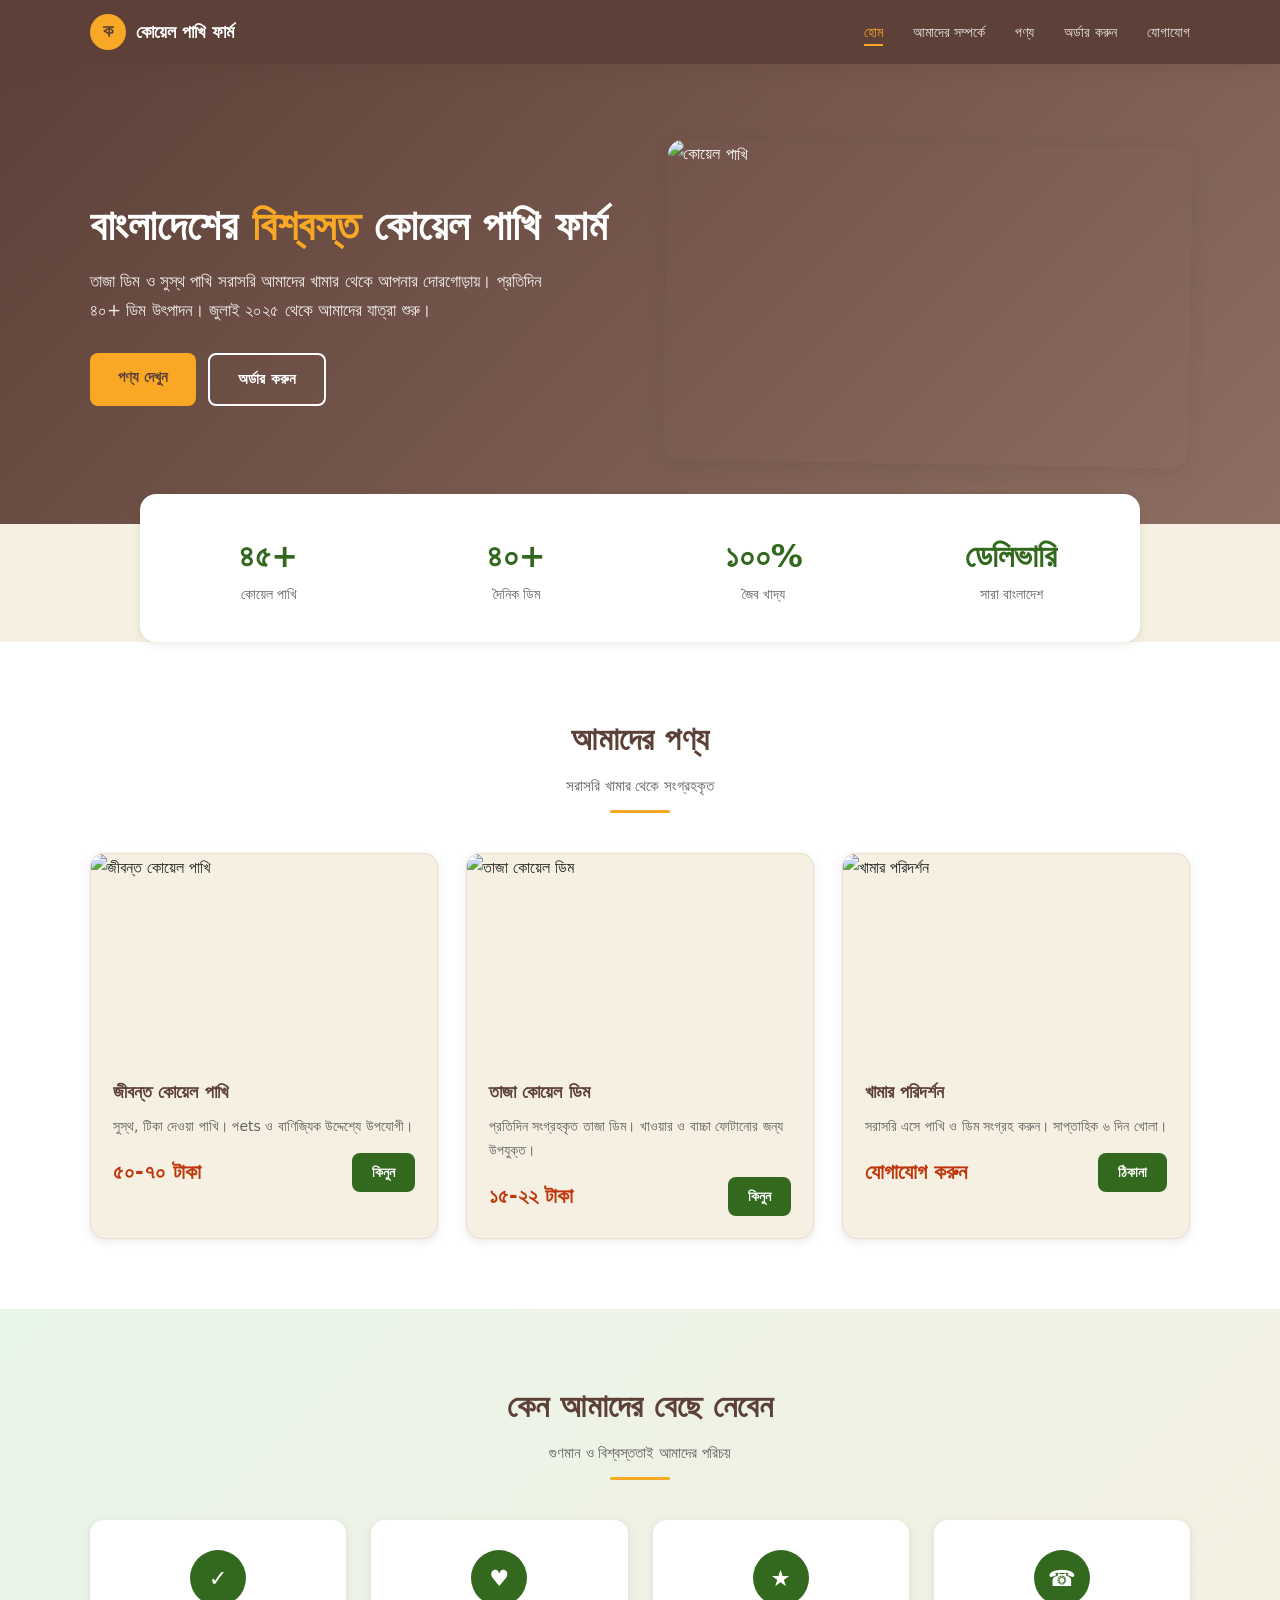
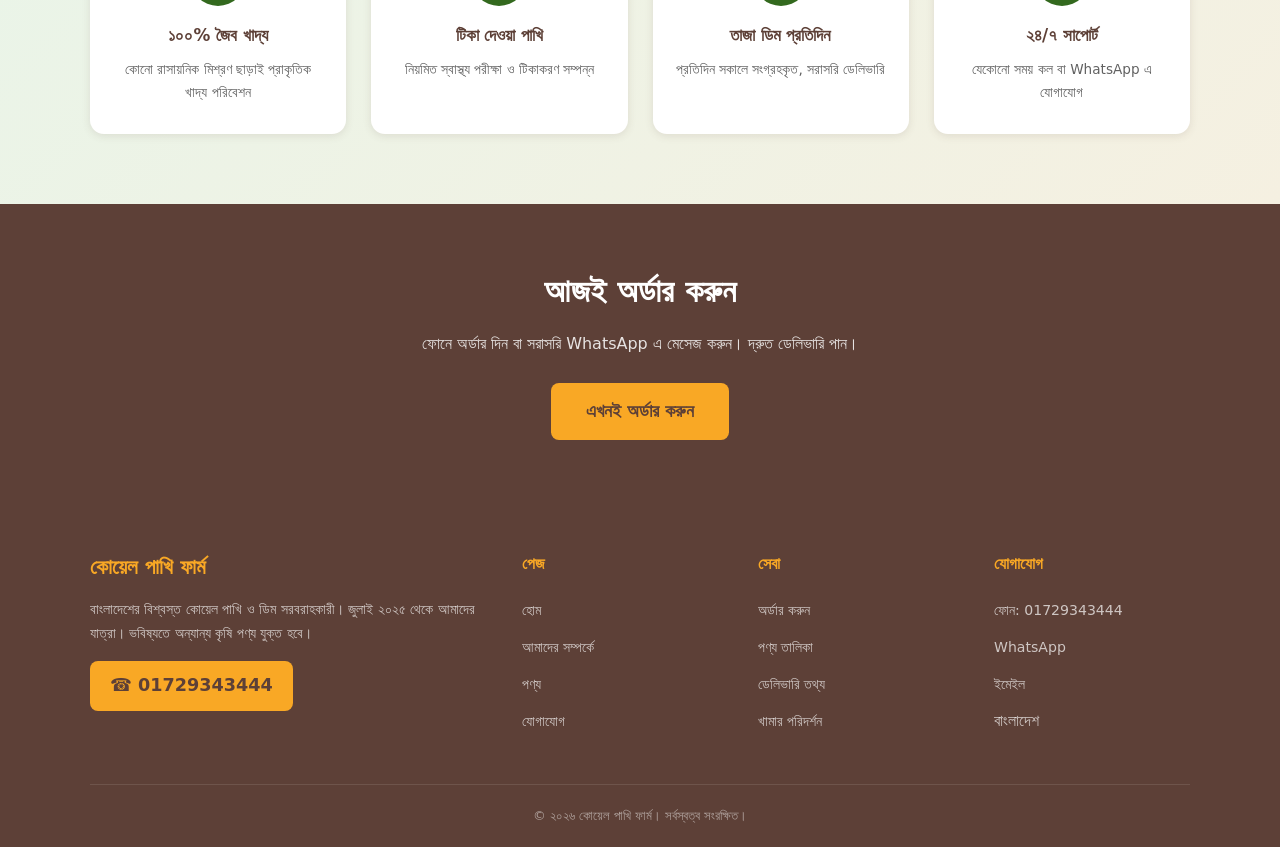
==== index.html @ 2d759095 "Add files via upload" ====
<!DOCTYPE html>
<html lang="bn">
<head>
    <meta charset="UTF-8">
    <meta name="viewport" content="width=device-width, initial-scale=1.0">
    <title>কোয়েল পাখি ফার্ম - তাজা ডিম ও সুস্থ পাখি</title>
    <meta name="description" content="বাংলাদেশের বিশ্বস্ত কোয়েল পাখি ফার্ম। তাজা ডিম ও সুস্থ পাখি সরবরাহ।">
    <link rel="stylesheet" href="style.css">
    <style>
        /* Hero Section */
        .hero {
            background: linear-gradient(135deg, var(--soil) 0%, var(--soil-light) 100%);
            padding: 80px 0 60px;
            color: var(--white);
            position: relative;
            overflow: hidden;
        }
        .hero::before {
            content: '';
            position: absolute;
            top: 0; left: 0; right: 0; bottom: 0;
            background: url('hero_birds.jpg') center/cover;
            opacity: 0.25;
        }
        .hero-inner {
            position: relative;
            z-index: 2;
            display: grid;
            grid-template-columns: 1fr 1fr;
            gap: 50px;
            align-items: center;
        }
        .hero-text h1 {
            font-size: 2.6rem;
            font-weight: 800;
            line-height: 1.15;
            margin-bottom: 18px;
        }
        .hero-text h1 span {
            color: var(--gold);
        }
        .hero-text p {
            font-size: 1.05rem;
            opacity: 0.9;
            margin-bottom: 28px;
            max-width: 480px;
        }
        .hero-btns {
            display: flex;
            gap: 12px;
            flex-wrap: wrap;
        }
        .hero-img {
            border-radius: 16px;
            overflow: hidden;
            box-shadow: var(--shadow-deep);
            transform: rotate(1deg);
            transition: transform 0.4s;
        }
        .hero-img:hover {
            transform: rotate(0deg);
        }
        .hero-img img {
            width: 100%;
            height: 320px;
            object-fit: cover;
        }

        /* Stats Bar */
        .stats-bar {
            background: var(--white);
            padding: 35px 0;
            margin-top: -30px;
            position: relative;
            z-index: 10;
            box-shadow: var(--shadow);
            border-radius: 16px;
            max-width: 1000px;
            margin-left: auto;
            margin-right: auto;
        }
        .stats-grid {
            display: grid;
            grid-template-columns: repeat(4, 1fr);
            gap: 30px;
            text-align: center;
        }
        .stat h3 {
            font-size: 2rem;
            color: var(--leaf);
            font-weight: 700;
        }
        .stat p {
            color: var(--gray);
            font-size: 0.85rem;
            font-weight: 500;
        }

        /* Products Preview */
        .products-preview {
            background: var(--white);
        }
        .prod-grid {
            display: grid;
            grid-template-columns: repeat(3, 1fr);
            gap: 28px;
        }
        .prod-card {
            background: var(--egg);
            border-radius: 14px;
            overflow: hidden;
            box-shadow: var(--shadow);
            transition: all 0.3s;
            border: 1px solid var(--egg-dark);
        }
        .prod-card:hover {
            transform: translateY(-6px);
            box-shadow: var(--shadow-deep);
        }
        .prod-img {
            height: 200px;
            overflow: hidden;
        }
        .prod-img img {
            width: 100%;
            height: 100%;
            object-fit: cover;
            transition: transform 0.4s;
        }
        .prod-card:hover .prod-img img {
            transform: scale(1.08);
        }
        .prod-info {
            padding: 22px;
        }
        .prod-info h3 {
            font-size: 1.15rem;
            margin-bottom: 8px;
            color: var(--soil);
        }
        .prod-info p {
            font-size: 0.88rem;
            color: var(--gray);
            margin-bottom: 14px;
        }
        .prod-price {
            display: flex;
            justify-content: space-between;
            align-items: center;
        }
        .price {
            font-size: 1.3rem;
            font-weight: 700;
            color: var(--rust);
        }

        /* Why Choose Us */
        .why-us {
            background: linear-gradient(135deg, #e8f5e9 0%, var(--egg) 100%);
        }
        .why-grid {
            display: grid;
            grid-template-columns: repeat(4, 1fr);
            gap: 25px;
        }
        .why-card {
            background: var(--white);
            padding: 30px 22px;
            border-radius: 14px;
            text-align: center;
            box-shadow: var(--shadow);
            transition: transform 0.3s;
        }
        .why-card:hover {
            transform: translateY(-4px);
        }
        .why-icon {
            width: 56px;
            height: 56px;
            background: var(--leaf);
            color: var(--white);
            border-radius: 50%;
            display: flex;
            align-items: center;
            justify-content: center;
            font-size: 1.4rem;
            margin: 0 auto 15px;
        }
        .why-card h4 {
            font-size: 1.05rem;
            margin-bottom: 8px;
            color: var(--soil);
        }
        .why-card p {
            font-size: 0.85rem;
            color: var(--gray);
        }

        /* CTA Section */
        .cta {
            background: var(--soil);
            color: var(--white);
            text-align: center;
            padding: 60px 0;
        }
        .cta h2 {
            font-size: 2rem;
            margin-bottom: 12px;
        }
        .cta p {
            opacity: 0.85;
            margin-bottom: 25px;
            max-width: 500px;
            margin-left: auto;
            margin-right: auto;
        }

        @media (max-width: 768px) {
            .hero-inner { grid-template-columns: 1fr; text-align: center; }
            .hero-text h1 { font-size: 1.9rem; }
            .hero-text p { margin: 0 auto 25px; }
            .hero-img { order: -1; }
            .stats-grid { grid-template-columns: repeat(2, 1fr); }
            .prod-grid { grid-template-columns: 1fr; }
            .why-grid { grid-template-columns: repeat(2, 1fr); }
        }
    </style>
</head>
<body>
    <!-- Navigation -->
    <nav class="nav">
        <div class="nav-inner">
            <a href="index.html" class="nav-logo">
                <div class="nav-logo-icon">ক</div>
                <span>কোয়েল পাখি ফার্ম</span>
            </a>
            <ul class="nav-links" id="navLinks">
                <li><a href="index.html" class="active">হোম</a></li>
                <li><a href="about.html">আমাদের সম্পর্কে</a></li>
                <li><a href="products.html">পণ্য</a></li>
                <li><a href="order.html">অর্ডার করুন</a></li>
                <li><a href="contact.html">যোগাযোগ</a></li>
            </ul>
            <button class="nav-mobile-btn" onclick="toggleMenu()">&#9776;</button>
        </div>
    </nav>

    <!-- Hero Section -->
    <section class="hero">
        <div class="container">
            <div class="hero-inner">
                <div class="hero-text">
                    <h1>বাংলাদেশের <span>বিশ্বস্ত</span> কোয়েল পাখি ফার্ম</h1>
                    <p>তাজা ডিম ও সুস্থ পাখি সরাসরি আমাদের খামার থেকে আপনার দোরগোড়ায়। প্রতিদিন ৪০+ ডিম উৎপাদন। জুলাই ২০২৫ থেকে আমাদের যাত্রা শুরু।</p>
                    <div class="hero-btns">
                        <a href="products.html" class="btn btn-gold">পণ্য দেখুন</a>
                        <a href="order.html" class="btn btn-outline" style="color:white;border-color:white;">অর্ডার করুন</a>
                    </div>
                </div>
                <div class="hero-img">
                    <img src="hero_birds.jpg" alt="কোয়েল পাখি" class="protect-img" oncontextmenu="return false;">
                </div>
            </div>
        </div>
    </section>

    <!-- Stats Bar -->
    <div class="stats-bar">
        <div class="container">
            <div class="stats-grid">
                <div class="stat">
                    <h3>৪৫+</h3>
                    <p>কোয়েল পাখি</p>
                </div>
                <div class="stat">
                    <h3>৪০+</h3>
                    <p>দৈনিক ডিম</p>
                </div>
                <div class="stat">
                    <h3>১০০%</h3>
                    <p>জৈব খাদ্য</p>
                </div>
                <div class="stat">
                    <h3>ডেলিভারি</h3>
                    <p>সারা বাংলাদেশ</p>
                </div>
            </div>
        </div>
    </div>

    <!-- Products Preview -->
    <section class="products-preview section">
        <div class="container">
            <h2 class="section-title">আমাদের পণ্য</h2>
            <p class="section-sub">সরাসরি খামার থেকে সংগ্রহকৃত</p>
            <div class="divider"></div>
            <div class="prod-grid">
                <div class="prod-card">
                    <div class="prod-img">
                        <img src="birds_cage.jpg" alt="জীবন্ত কোয়েল পাখি" class="protect-img" oncontextmenu="return false;">
                    </div>
                    <div class="prod-info">
                        <h3>জীবন্ত কোয়েল পাখি</h3>
                        <p>সুস্থ, টিকা দেওয়া পাখি। পets ও বাণিজ্যিক উদ্দেশ্যে উপযোগী।</p>
                        <div class="prod-price">
                            <span class="price">৫০-৭০ টাকা</span>
                            <a href="order.html?product=bird" class="btn btn-primary btn-sm">কিনুন</a>
                        </div>
                    </div>
                </div>
                <div class="prod-card">
                    <div class="prod-img">
                        <img src="eggs_basket.jpg" alt="তাজা কোয়েল ডিম" class="protect-img" oncontextmenu="return false;">
                    </div>
                    <div class="prod-info">
                        <h3>তাজা কোয়েল ডিম</h3>
                        <p>প্রতিদিন সংগ্রহকৃত তাজা ডিম। খাওয়ার ও বাচ্চা ফোটানোর জন্য উপযুক্ত।</p>
                        <div class="prod-price">
                            <span class="price">১৫-২২ টাকা</span>
                            <a href="order.html?product=egg" class="btn btn-primary btn-sm">কিনুন</a>
                        </div>
                    </div>
                </div>
                <div class="prod-card">
                    <div class="prod-img">
                        <img src="farm_cages.jpg" alt="খামার পরিদর্শন" class="protect-img" oncontextmenu="return false;">
                    </div>
                    <div class="prod-info">
                        <h3>খামার পরিদর্শন</h3>
                        <p>সরাসরি এসে পাখি ও ডিম সংগ্রহ করুন। সাপ্তাহিক ৬ দিন খোলা।</p>
                        <div class="prod-price">
                            <span class="price">যোগাযোগ করুন</span>
                            <a href="contact.html" class="btn btn-primary btn-sm">ঠিকানা</a>
                        </div>
                    </div>
                </div>
            </div>
        </div>
    </section>

    <!-- Why Choose Us -->
    <section class="why-us section">
        <div class="container">
            <h2 class="section-title">কেন আমাদের বেছে নেবেন</h2>
            <p class="section-sub">গুণমান ও বিশ্বস্ততাই আমাদের পরিচয়</p>
            <div class="divider"></div>
            <div class="why-grid">
                <div class="why-card">
                    <div class="why-icon">&#10003;</div>
                    <h4>১০০% জৈব খাদ্য</h4>
                    <p>কোনো রাসায়নিক মিশ্রণ ছাড়াই প্রাকৃতিক খাদ্য পরিবেশন</p>
                </div>
                <div class="why-card">
                    <div class="why-icon">&#9829;</div>
                    <h4>টিকা দেওয়া পাখি</h4>
                    <p>নিয়মিত স্বাস্থ্য পরীক্ষা ও টিকাকরণ সম্পন্ন</p>
                </div>
                <div class="why-card">
                    <div class="why-icon">&#9733;</div>
                    <h4>তাজা ডিম প্রতিদিন</h4>
                    <p>প্রতিদিন সকালে সংগ্রহকৃত, সরাসরি ডেলিভারি</p>
                </div>
                <div class="why-card">
                    <div class="why-icon">&#9742;</div>
                    <h4>২৪/৭ সাপোর্ট</h4>
                    <p>যেকোনো সময় কল বা WhatsApp এ যোগাযোগ</p>
                </div>
            </div>
        </div>
    </section>

    <!-- CTA -->
    <section class="cta">
        <div class="container">
            <h2>আজই অর্ডার করুন</h2>
            <p>ফোনে অর্ডার দিন বা সরাসরি WhatsApp এ মেসেজ করুন। দ্রুত ডেলিভারি পান।</p>
            <a href="order.html" class="btn btn-gold" style="font-size:1.1rem;padding:14px 35px;">এখনই অর্ডার করুন</a>
        </div>
    </section>

    <!-- Footer -->
    <footer class="footer">
        <div class="container">
            <div class="footer-grid">
                <div class="footer-brand">
                    <h3>কোয়েল পাখি ফার্ম</h3>
                    <p>বাংলাদেশের বিশ্বস্ত কোয়েল পাখি ও ডিম সরবরাহকারী। জুলাই ২০২৫ থেকে আমাদের যাত্রা। ভবিষ্যতে অন্যান্য কৃষি পণ্য যুক্ত হবে।</p>
                    <div class="footer-phone">&#9742; 01729343444</div>
                </div>
                <div class="footer-links">
                    <h4>পেজ</h4>
                    <ul>
                        <li><a href="index.html">হোম</a></li>
                        <li><a href="about.html">আমাদের সম্পর্কে</a></li>
                        <li><a href="products.html">পণ্য</a></li>
                        <li><a href="contact.html">যোগাযোগ</a></li>
                    </ul>
                </div>
                <div class="footer-links">
                    <h4>সেবা</h4>
                    <ul>
                        <li><a href="order.html">অর্ডার করুন</a></li>
                        <li><a href="products.html">পণ্য তালিকা</a></li>
                        <li><a href="contact.html">ডেলিভারি তথ্য</a></li>
                        <li><a href="about.html">খামার পরিদর্শন</a></li>
                    </ul>
                </div>
                <div class="footer-links">
                    <h4>যোগাযোগ</h4>
                    <ul>
                        <li><a href="tel:01729343444">ফোন: 01729343444</a></li>
                        <li><a href="https://wa.me/8801729343444" target="_blank">WhatsApp</a></li>
                        <li><a href="mailto:koyalbirdfarm@gmail.com">ইমেইল</a></li>
                        <li>বাংলাদেশ</li>
                    </ul>
                </div>
            </div>
            <div class="footer-bottom">
                <p>&copy; ২০২৬ কোয়েল পাখি ফার্ম। সর্বস্বত্ব সংরক্ষিত।</p>
            </div>
        </div>
    </footer>

    <script>
        // Mobile menu toggle
        function toggleMenu() {
            document.getElementById('navLinks').classList.toggle('show');
        }
        // Close menu when clicking a link
        document.querySelectorAll('.nav-links a').forEach(a => {
            a.addEventListener('click', () => {
                document.getElementById('navLinks').classList.remove('show');
            });
        });
        // Disable right click on images
        document.addEventListener('contextmenu', e => {
            if (e.target.tagName === 'IMG') e.preventDefault();
        });
    </script>
</body>
</html>
---- style.css ----
/* ============================================
   Koyal Bird Farm - Bangladesh
   Started: July 2025
   Current: 45 birds, 40 eggs/day
   Future: 100+ birds, expanding agriculture
   ============================================ */

:root {
    --soil: #5d4037;
    --soil-light: #8d6e63;
    --leaf: #33691e;
    --leaf-light: #558b2f;
    --egg: #f5f0e1;
    --egg-dark: #e8e0cc;
    --warm: #fff8e1;
    --gold: #f9a825;
    --rust: #bf360c;
    --dark: #212121;
    --gray: #616161;
    --light-gray: #f5f5f5;
    --white: #ffffff;
    --shadow: 0 2px 8px rgba(93,64,55,0.12);
    --shadow-deep: 0 4px 16px rgba(93,64,55,0.18);
}

* {
    margin: 0;
    padding: 0;
    box-sizing: border-box;
}

html {
    scroll-behavior: smooth;
}

body {
    font-family: 'Segoe UI', system-ui, -apple-system, sans-serif;
    background: var(--egg);
    color: var(--dark);
    line-height: 1.7;
    font-size: 16px;
}

img {
    max-width: 100%;
    height: auto;
    display: block;
}

a {
    color: var(--leaf);
    text-decoration: none;
    transition: color 0.2s;
}

a:hover {
    color: var(--soil);
}

/* ============================================
   NAVIGATION
   ============================================ */
.nav {
    background: var(--soil);
    padding: 0;
    position: sticky;
    top: 0;
    z-index: 1000;
    box-shadow: var(--shadow-deep);
}

.nav-inner {
    max-width: 1140px;
    margin: 0 auto;
    padding: 0 20px;
    display: flex;
    justify-content: space-between;
    align-items: center;
    height: 64px;
}

.nav-logo {
    display: flex;
    align-items: center;
    gap: 10px;
    color: var(--white);
    font-weight: 700;
    font-size: 1.15rem;
}

.nav-logo-icon {
    width: 36px;
    height: 36px;
    background: var(--gold);
    border-radius: 50%;
    display: flex;
    align-items: center;
    justify-content: center;
    color: var(--soil);
    font-size: 1.1rem;
}

.nav-links {
    display: flex;
    gap: 30px;
    list-style: none;
}

.nav-links a {
    color: rgba(255,255,255,0.85);
    font-size: 0.9rem;
    font-weight: 500;
    padding: 6px 0;
    position: relative;
}

.nav-links a:hover,
.nav-links a.active {
    color: var(--gold);
}

.nav-links a::after {
    content: '';
    position: absolute;
    bottom: 0;
    left: 0;
    width: 0;
    height: 2px;
    background: var(--gold);
    transition: width 0.3s;
}

.nav-links a:hover::after,
.nav-links a.active::after {
    width: 100%;
}

.nav-mobile-btn {
    display: none;
    color: var(--white);
    font-size: 1.5rem;
    cursor: pointer;
    background: none;
    border: none;
}

/* ============================================
   BUTTONS
   ============================================ */
.btn {
    display: inline-block;
    padding: 12px 28px;
    border-radius: 8px;
    font-weight: 600;
    font-size: 0.95rem;
    cursor: pointer;
    border: none;
    transition: all 0.25s;
    text-align: center;
}

.btn-primary {
    background: var(--leaf);
    color: var(--white);
}

.btn-primary:hover {
    background: var(--leaf-light);
    transform: translateY(-1px);
    box-shadow: var(--shadow-deep);
}

.btn-gold {
    background: var(--gold);
    color: var(--soil);
}

.btn-gold:hover {
    background: #f57f17;
    transform: translateY(-1px);
}

.btn-outline {
    background: transparent;
    color: var(--leaf);
    border: 2px solid var(--leaf);
}

.btn-outline:hover {
    background: var(--leaf);
    color: var(--white);
}

.btn-full {
    width: 100%;
}

.btn-sm {
    padding: 8px 20px;
    font-size: 0.85rem;
}

/* ============================================
   CONTAINER
   ============================================ */
.container {
    max-width: 1140px;
    margin: 0 auto;
    padding: 0 20px;
}

.section {
    padding: 70px 0;
}

.section-title {
    text-align: center;
    font-size: 2rem;
    font-weight: 700;
    color: var(--soil);
    margin-bottom: 8px;
}

.section-sub {
    text-align: center;
    color: var(--gray);
    font-size: 0.95rem;
    margin-bottom: 10px;
}

.divider {
    width: 60px;
    height: 3px;
    background: var(--gold);
    margin: 0 auto 40px;
    border-radius: 2px;
}

/* ============================================
   FOOTER
   ============================================ */
.footer {
    background: var(--soil);
    color: rgba(255,255,255,0.7);
    padding: 50px 0 20px;
}

.footer-grid {
    display: grid;
    grid-template-columns: 2fr 1fr 1fr 1fr;
    gap: 40px;
    margin-bottom: 40px;
}

.footer-brand h3 {
    color: var(--gold);
    font-size: 1.3rem;
    margin-bottom: 12px;
}

.footer-brand p {
    font-size: 0.88rem;
    line-height: 1.7;
}

.footer-links h4 {
    color: var(--gold);
    font-size: 1rem;
    margin-bottom: 18px;
}

.footer-links ul {
    list-style: none;
}

.footer-links li {
    margin-bottom: 10px;
}

.footer-links a {
    color: rgba(255,255,255,0.7);
    font-size: 0.88rem;
    transition: color 0.2s;
}

.footer-links a:hover {
    color: var(--gold);
}

.footer-bottom {
    border-top: 1px solid rgba(255,255,255,0.1);
    padding-top: 20px;
    text-align: center;
    font-size: 0.8rem;
    color: rgba(255,255,255,0.5);
}

.footer-phone {
    display: inline-block;
    background: var(--gold);
    color: var(--soil);
    padding: 10px 20px;
    border-radius: 8px;
    font-weight: 700;
    font-size: 1.1rem;
    margin-top: 15px;
}

/* ============================================
   PROTECTION - Disable right click on images
   ============================================ */
.protect-img {
    pointer-events: none;
    -webkit-user-select: none;
    user-select: none;
}

/* ============================================
   RESPONSIVE
   ============================================ */
@media (max-width: 768px) {
    .nav-links {
        display: none;
        position: absolute;
        top: 64px;
        left: 0;
        right: 0;
        background: var(--soil);
        flex-direction: column;
        padding: 20px;
        gap: 15px;
    }
    .nav-links.show {
        display: flex;
    }
    .nav-mobile-btn {
        display: block;
    }
    .section {
        padding: 50px 0;
    }
    .section-title {
        font-size: 1.6rem;
    }
    .footer-grid {
        grid-template-columns: 1fr 1fr;
    }
}

@media (max-width: 480px) {
    .footer-grid {
        grid-template-columns: 1fr;
    }
}
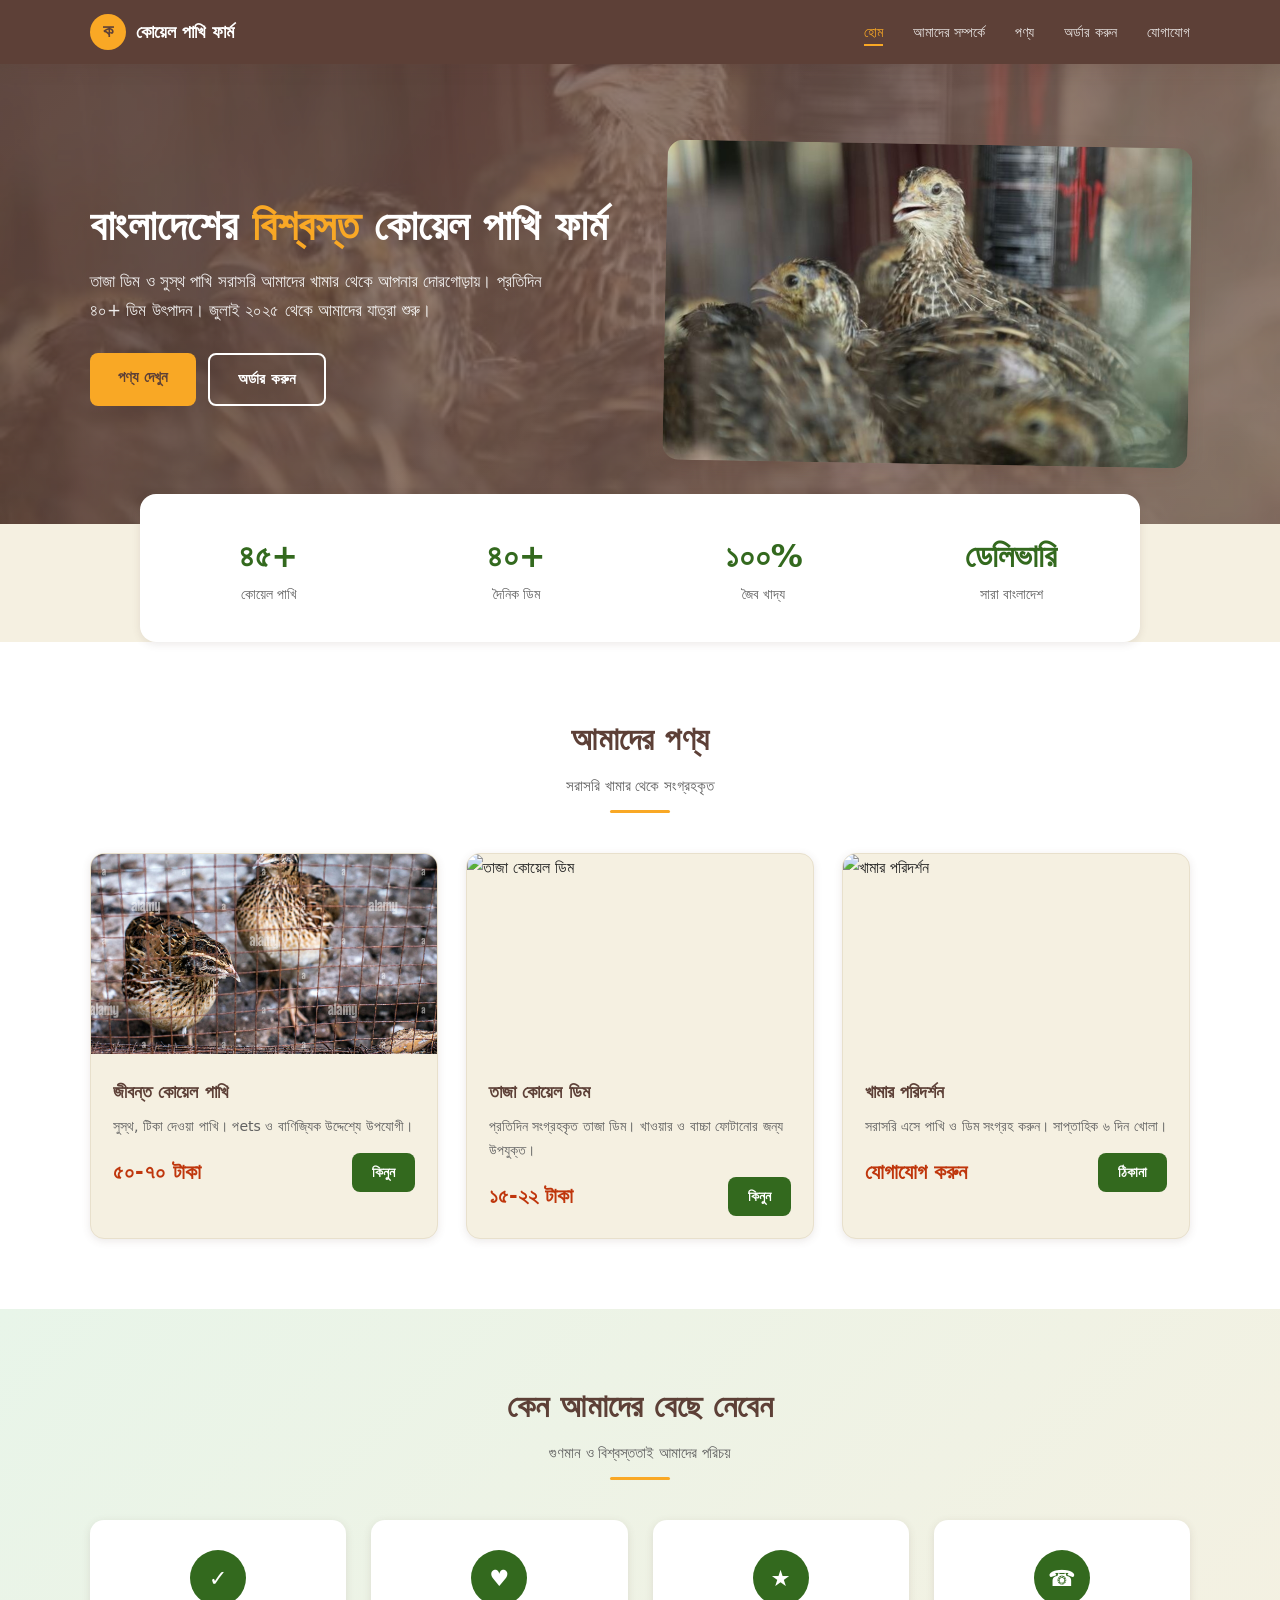
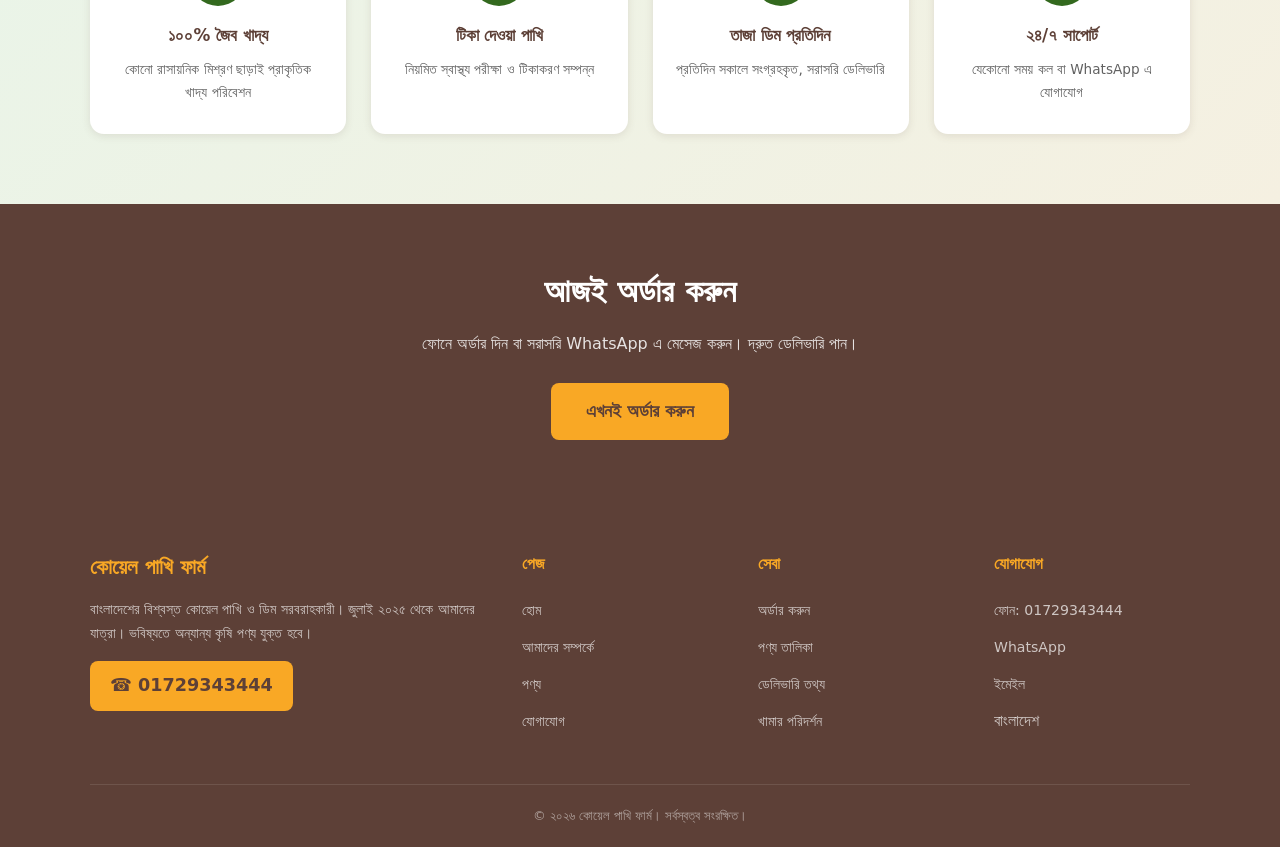
==== commit 29110dda: "Add files via upload" ====
(no text change in the page or its own stylesheets)
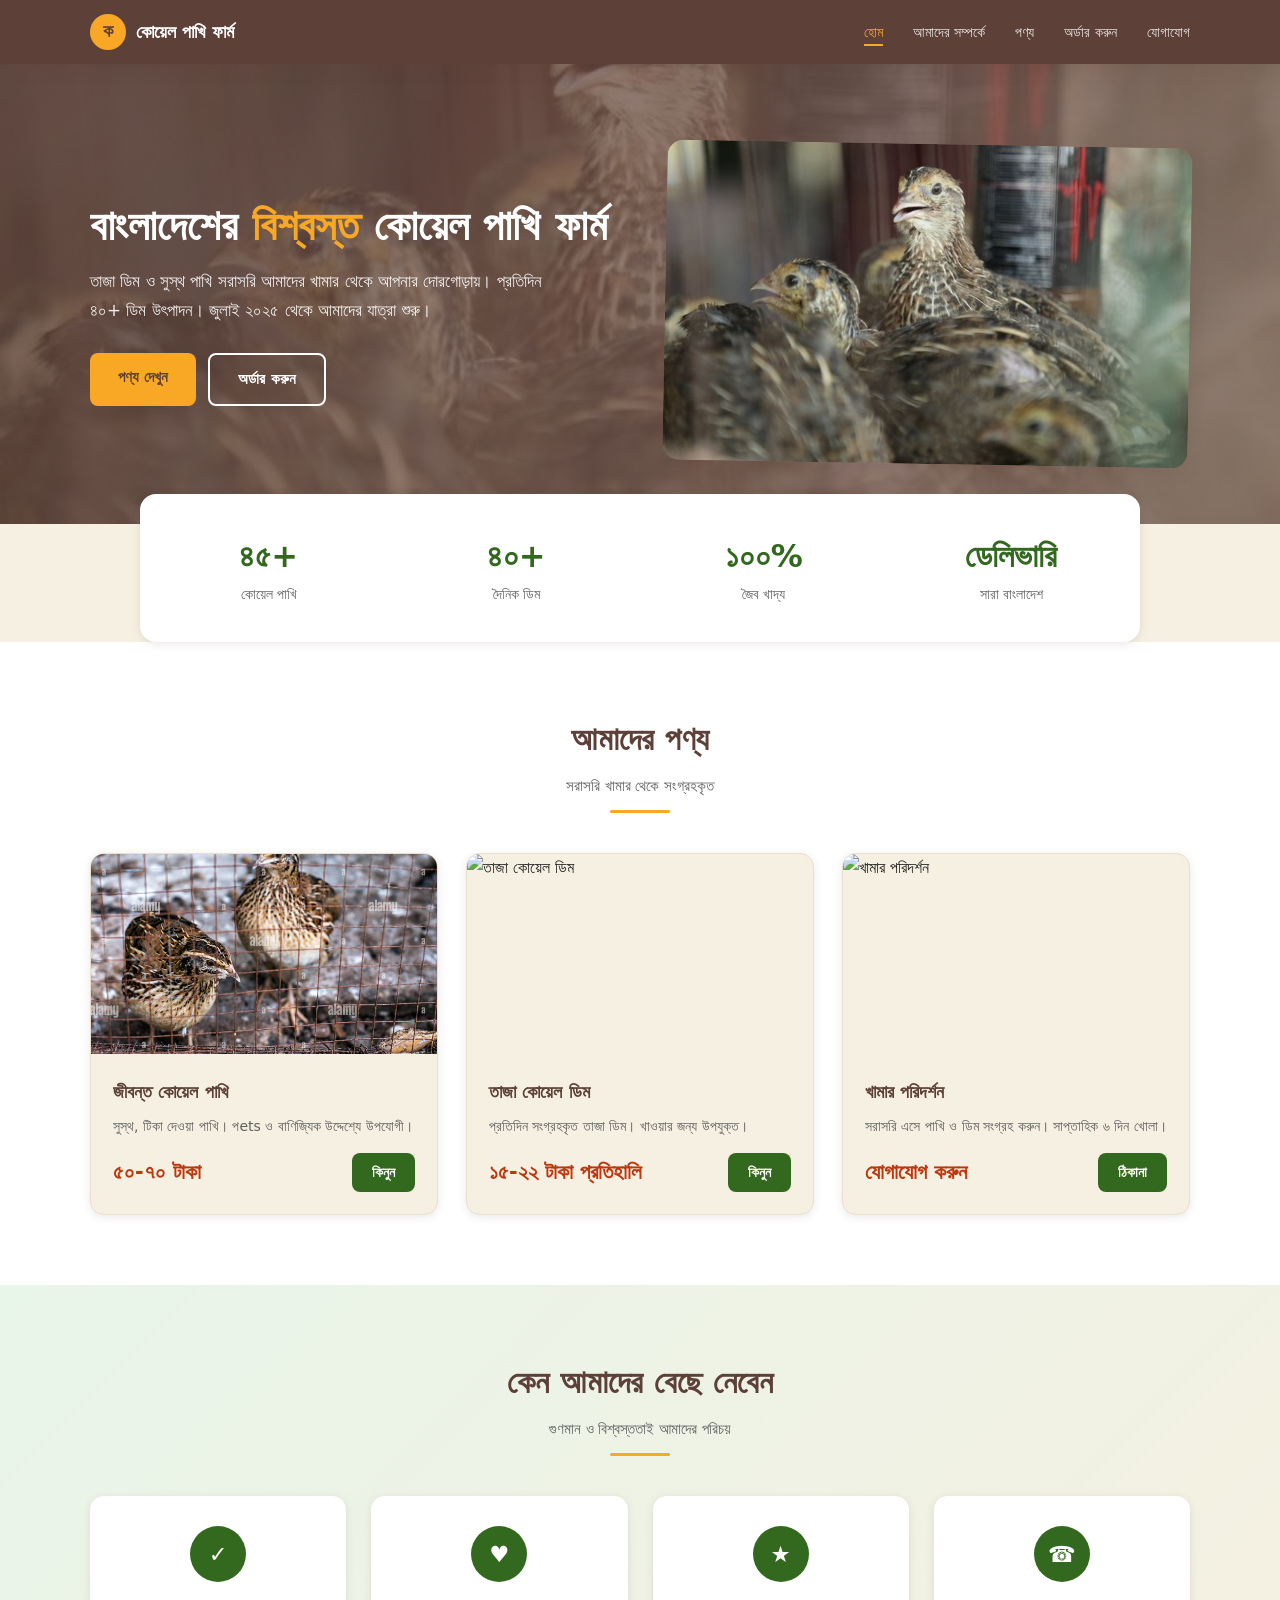
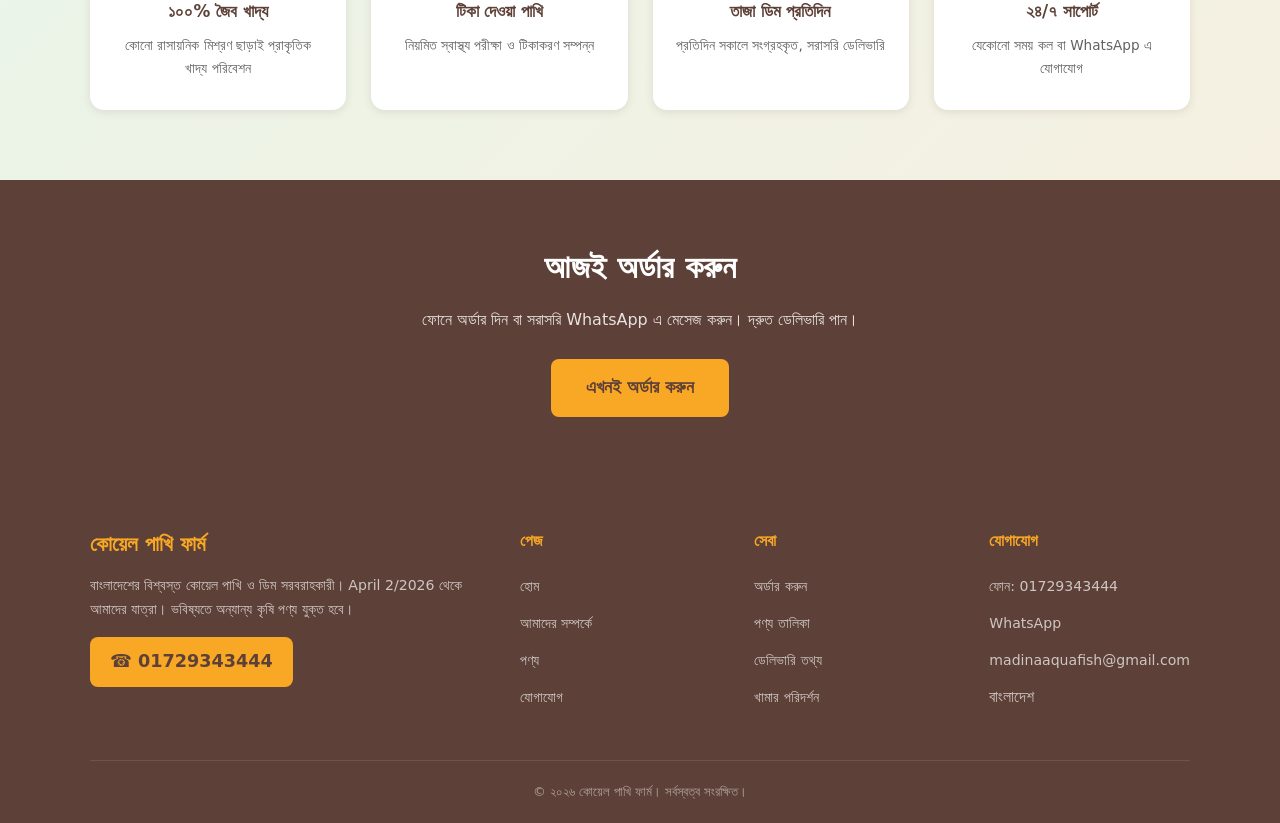
==== commit 89104a23: "Update index.html" ====
--- a/index.html
+++ b/index.html
@@ -314,9 +314,9 @@
                     </div>
                     <div class="prod-info">
                         <h3>তাজা কোয়েল ডিম</h3>
-                        <p>প্রতিদিন সংগ্রহকৃত তাজা ডিম। খাওয়ার ও বাচ্চা ফোটানোর জন্য উপযুক্ত।</p>
+                        <p>প্রতিদিন সংগ্রহকৃত তাজা ডিম। খাওয়ার জন্য উপযুক্ত।</p>
                         <div class="prod-price">
-                            <span class="price">১৫-২২ টাকা</span>
+                            <span class="price">১৫-২২ টাকা প্রতিহালি</span>
                             <a href="order.html?product=egg" class="btn btn-primary btn-sm">কিনুন</a>
                         </div>
                     </div>
@@ -384,7 +384,7 @@
             <div class="footer-grid">
                 <div class="footer-brand">
                     <h3>কোয়েল পাখি ফার্ম</h3>
-                    <p>বাংলাদেশের বিশ্বস্ত কোয়েল পাখি ও ডিম সরবরাহকারী। জুলাই ২০২৫ থেকে আমাদের যাত্রা। ভবিষ্যতে অন্যান্য কৃষি পণ্য যুক্ত হবে।</p>
+                    <p>বাংলাদেশের বিশ্বস্ত কোয়েল পাখি ও ডিম সরবরাহকারী। April 2/2026 থেকে আমাদের যাত্রা। ভবিষ্যতে অন্যান্য কৃষি পণ্য যুক্ত হবে।</p>
                     <div class="footer-phone">&#9742; 01729343444</div>
                 </div>
                 <div class="footer-links">
@@ -410,7 +410,7 @@
                     <ul>
                         <li><a href="tel:01729343444">ফোন: 01729343444</a></li>
                         <li><a href="https://wa.me/8801729343444" target="_blank">WhatsApp</a></li>
-                        <li><a href="mailto:koyalbirdfarm@gmail.com">ইমেইল</a></li>
+                        <li><a href="mailto:koyalbirdfarm@gmail.com">madinaaquafish@gmail.com</a></li>
                         <li>বাংলাদেশ</li>
                     </ul>
                 </div>
@@ -438,4 +438,4 @@
         });
     </script>
 </body>
-</html>+</html>
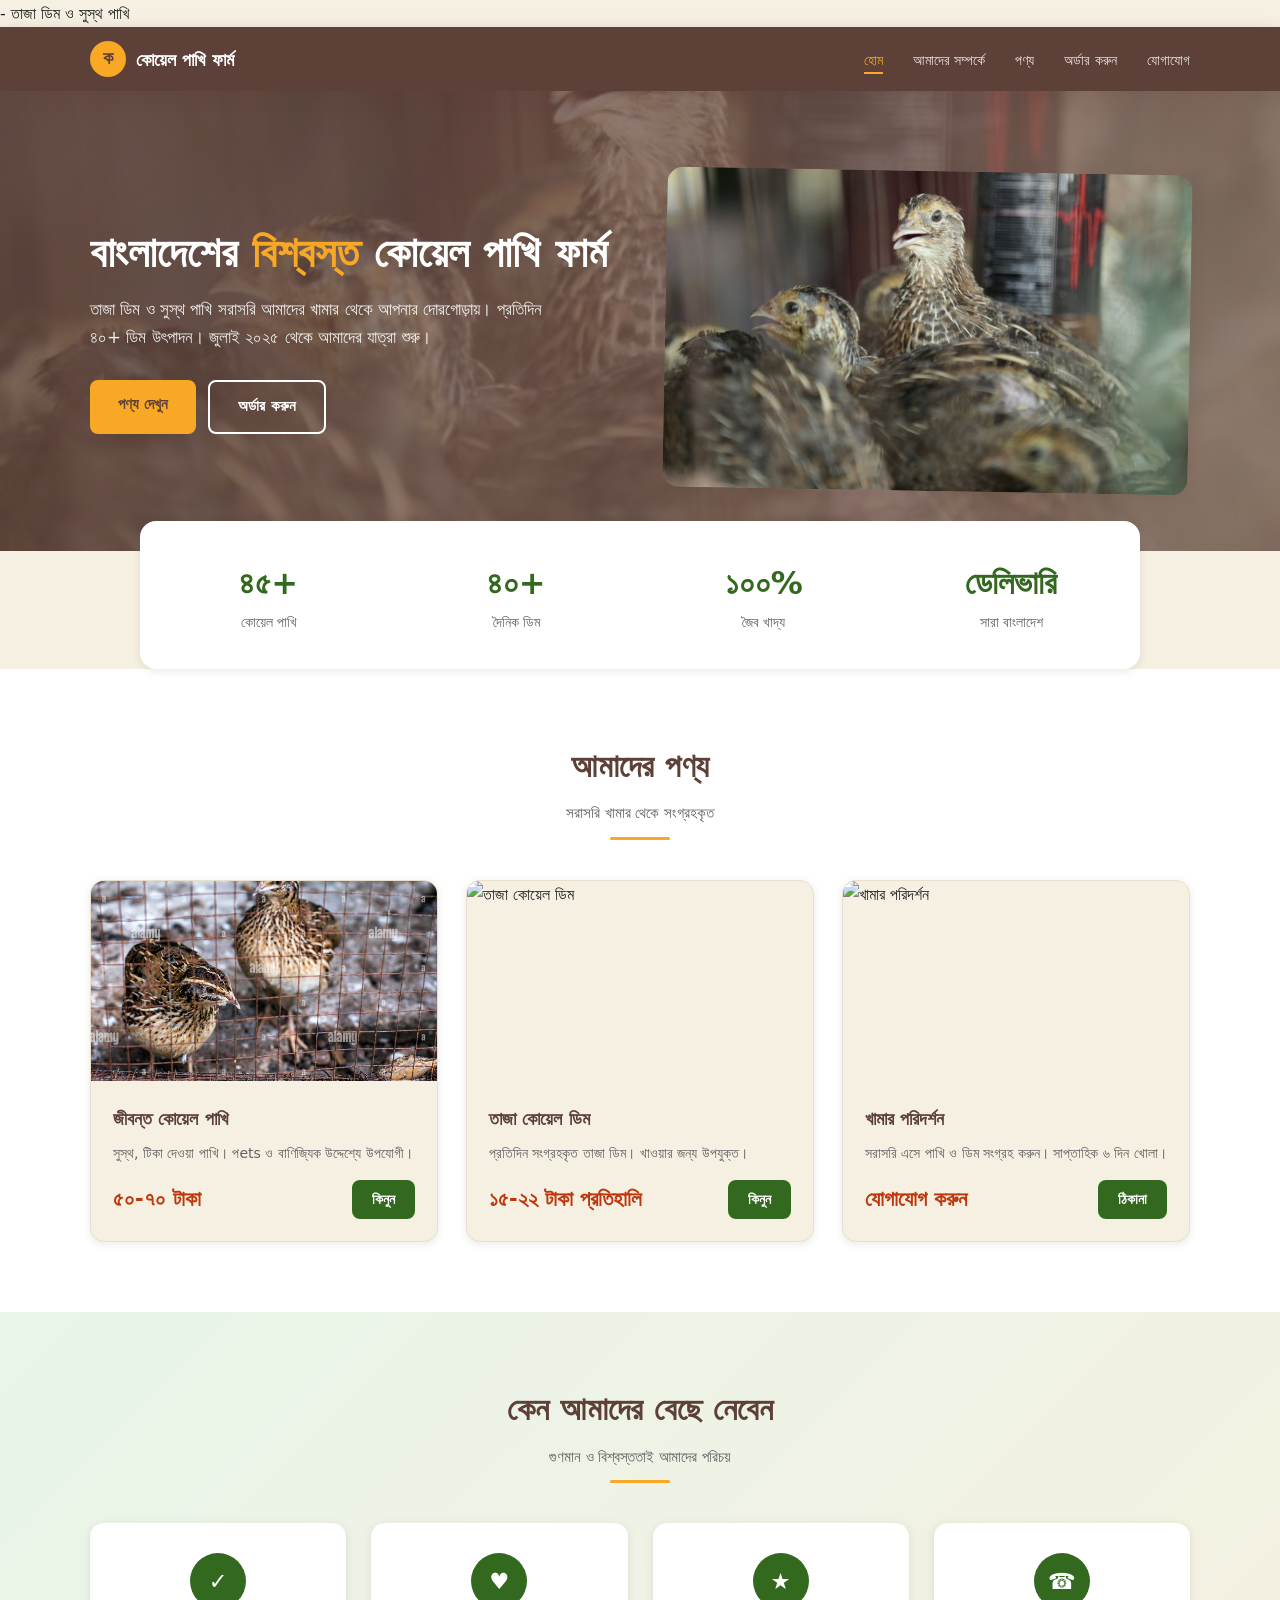
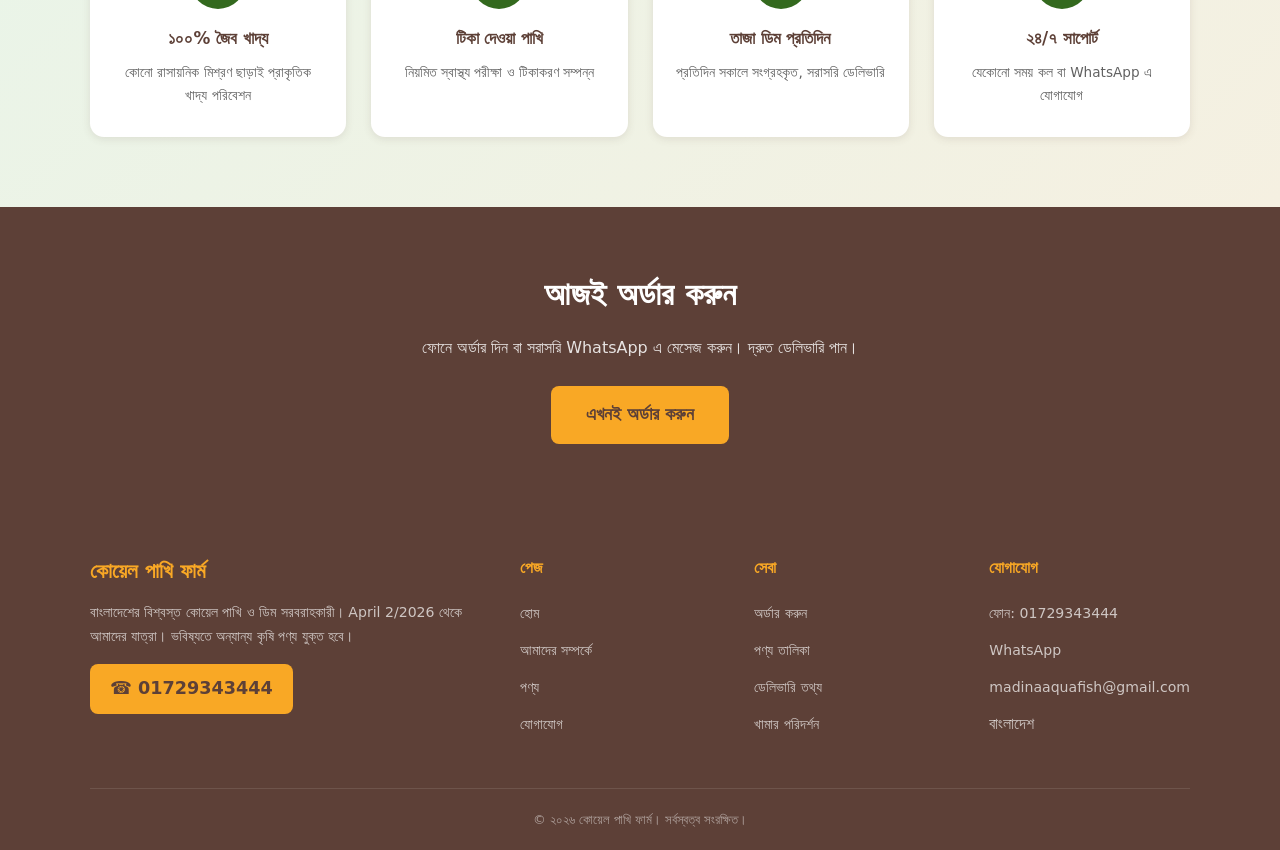
==== commit 75daee79: "Update index.html" ====
--- a/index.html
+++ b/index.html
@@ -3,7 +3,7 @@
 <head>
     <meta charset="UTF-8">
     <meta name="viewport" content="width=device-width, initial-scale=1.0">
-    <title>কোয়েল পাখি ফার্ম - তাজা ডিম ও সুস্থ পাখি</title>
+    <title>MadiFarm</title> - তাজা ডিম ও সুস্থ পাখি</title>
     <meta name="description" content="বাংলাদেশের বিশ্বস্ত কোয়েল পাখি ফার্ম। তাজা ডিম ও সুস্থ পাখি সরবরাহ।">
     <link rel="stylesheet" href="style.css">
     <style>
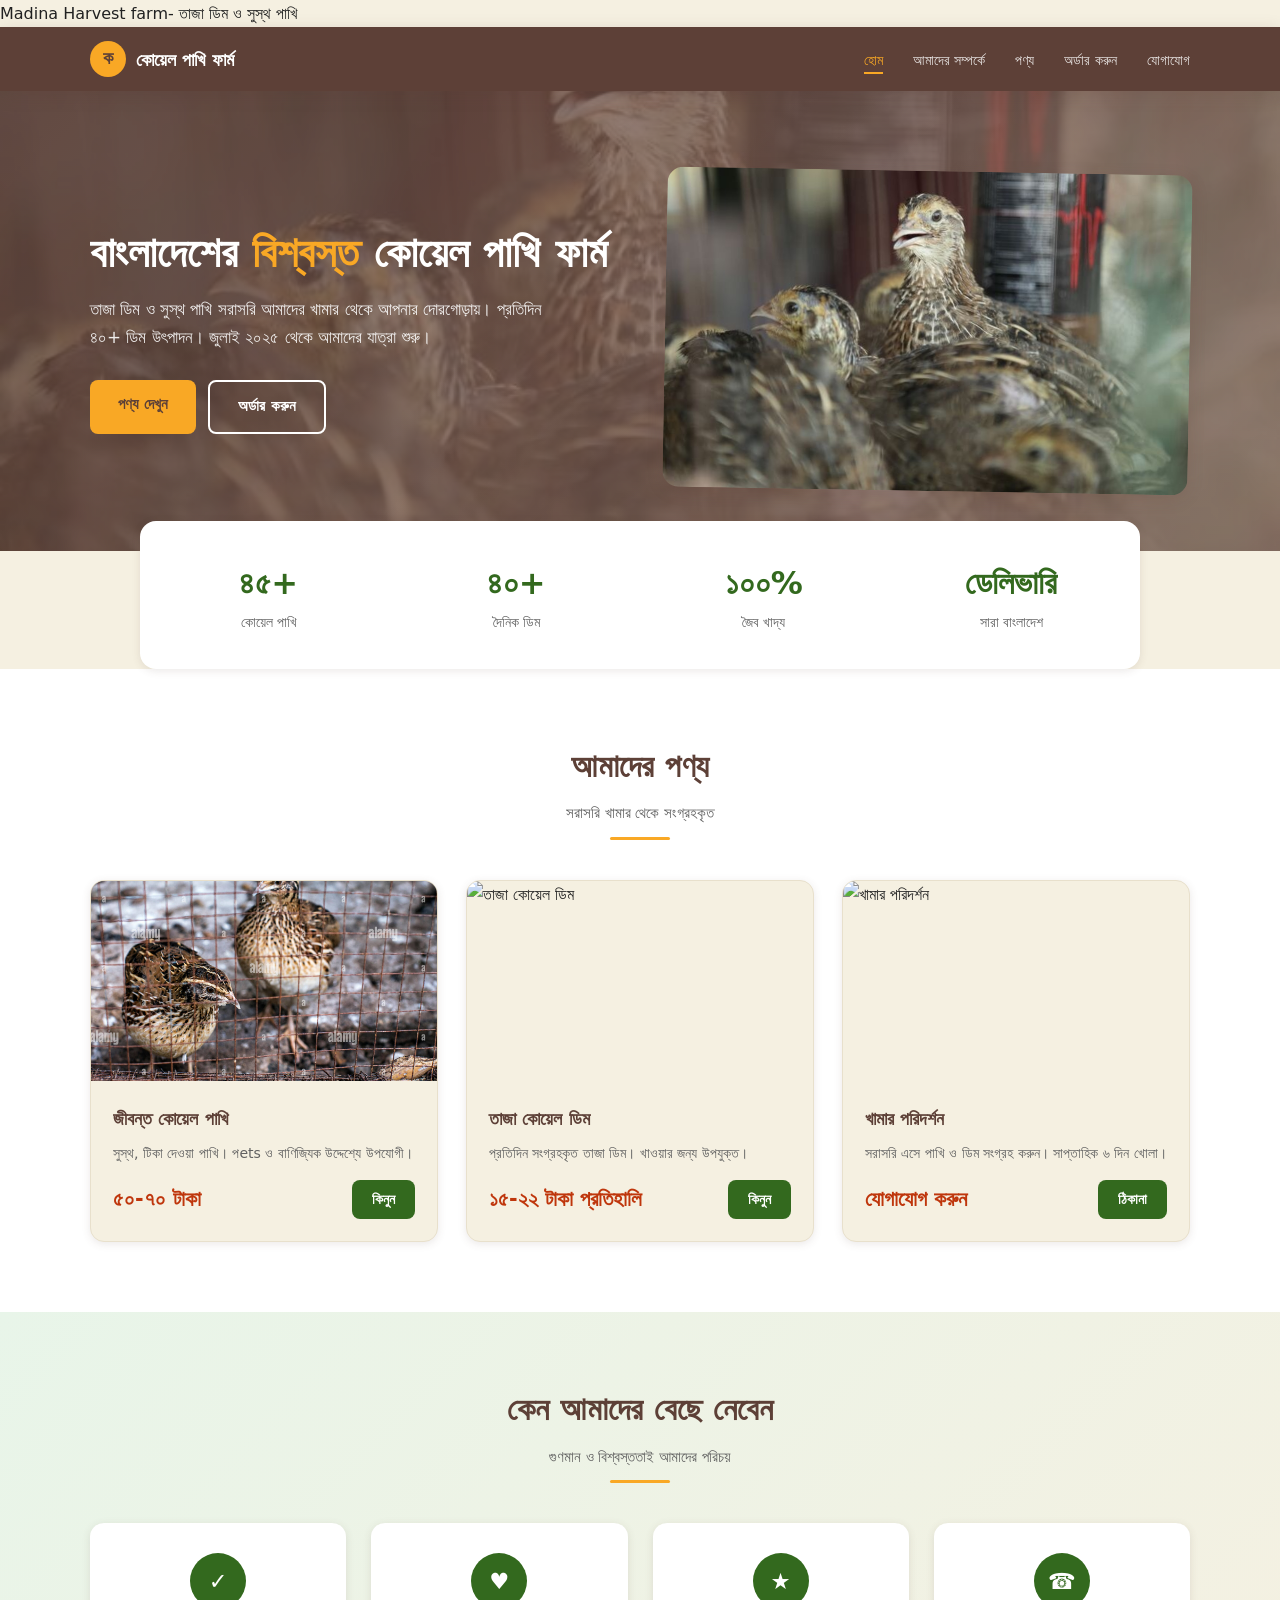
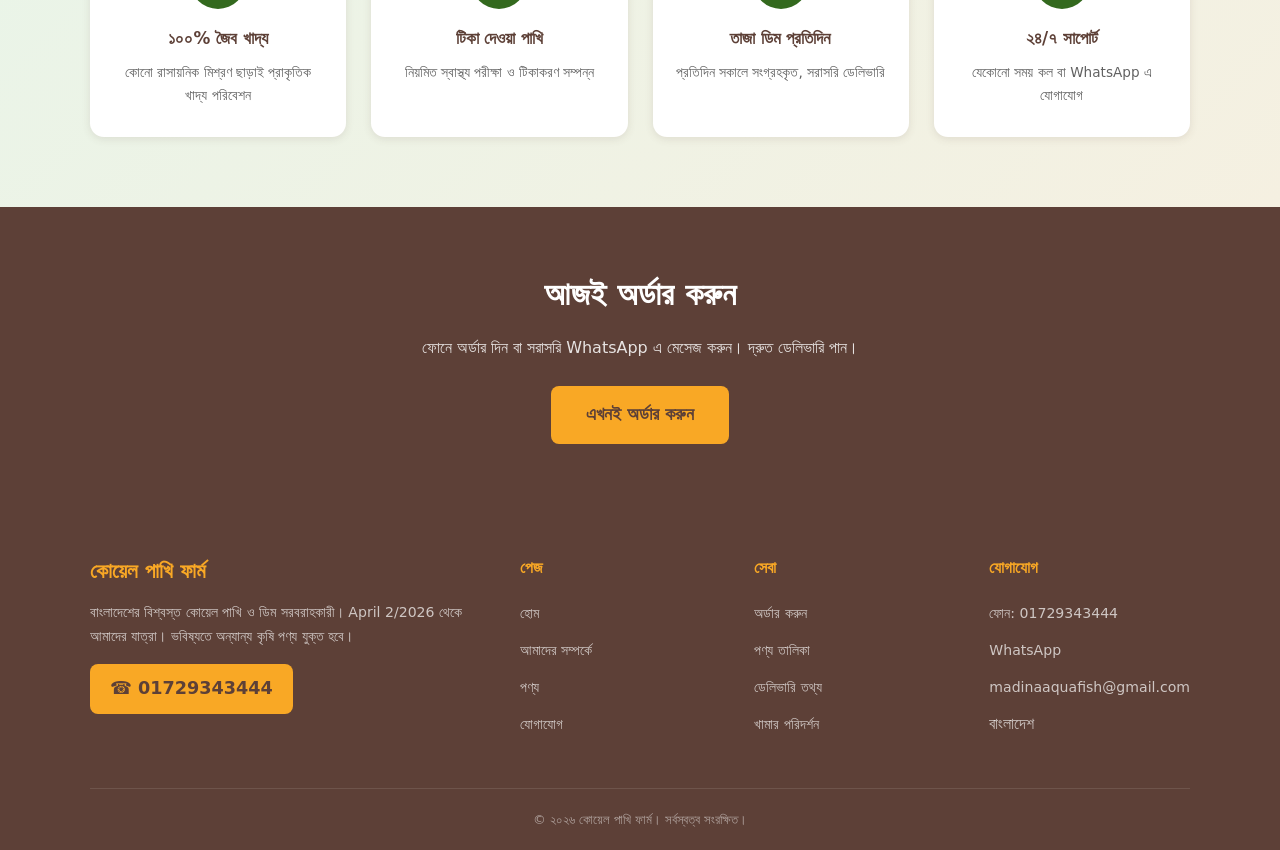
==== commit 93f371b6: "Update index.html" ====
--- a/index.html
+++ b/index.html
@@ -3,7 +3,7 @@
 <head>
     <meta charset="UTF-8">
     <meta name="viewport" content="width=device-width, initial-scale=1.0">
-    <title>MadiFarm</title> - তাজা ডিম ও সুস্থ পাখি</title>
+    <title>Madina Harvest</title> Madina Harvest farm- তাজা ডিম ও সুস্থ পাখি</title>
     <meta name="description" content="বাংলাদেশের বিশ্বস্ত কোয়েল পাখি ফার্ম। তাজা ডিম ও সুস্থ পাখি সরবরাহ।">
     <link rel="stylesheet" href="style.css">
     <style>
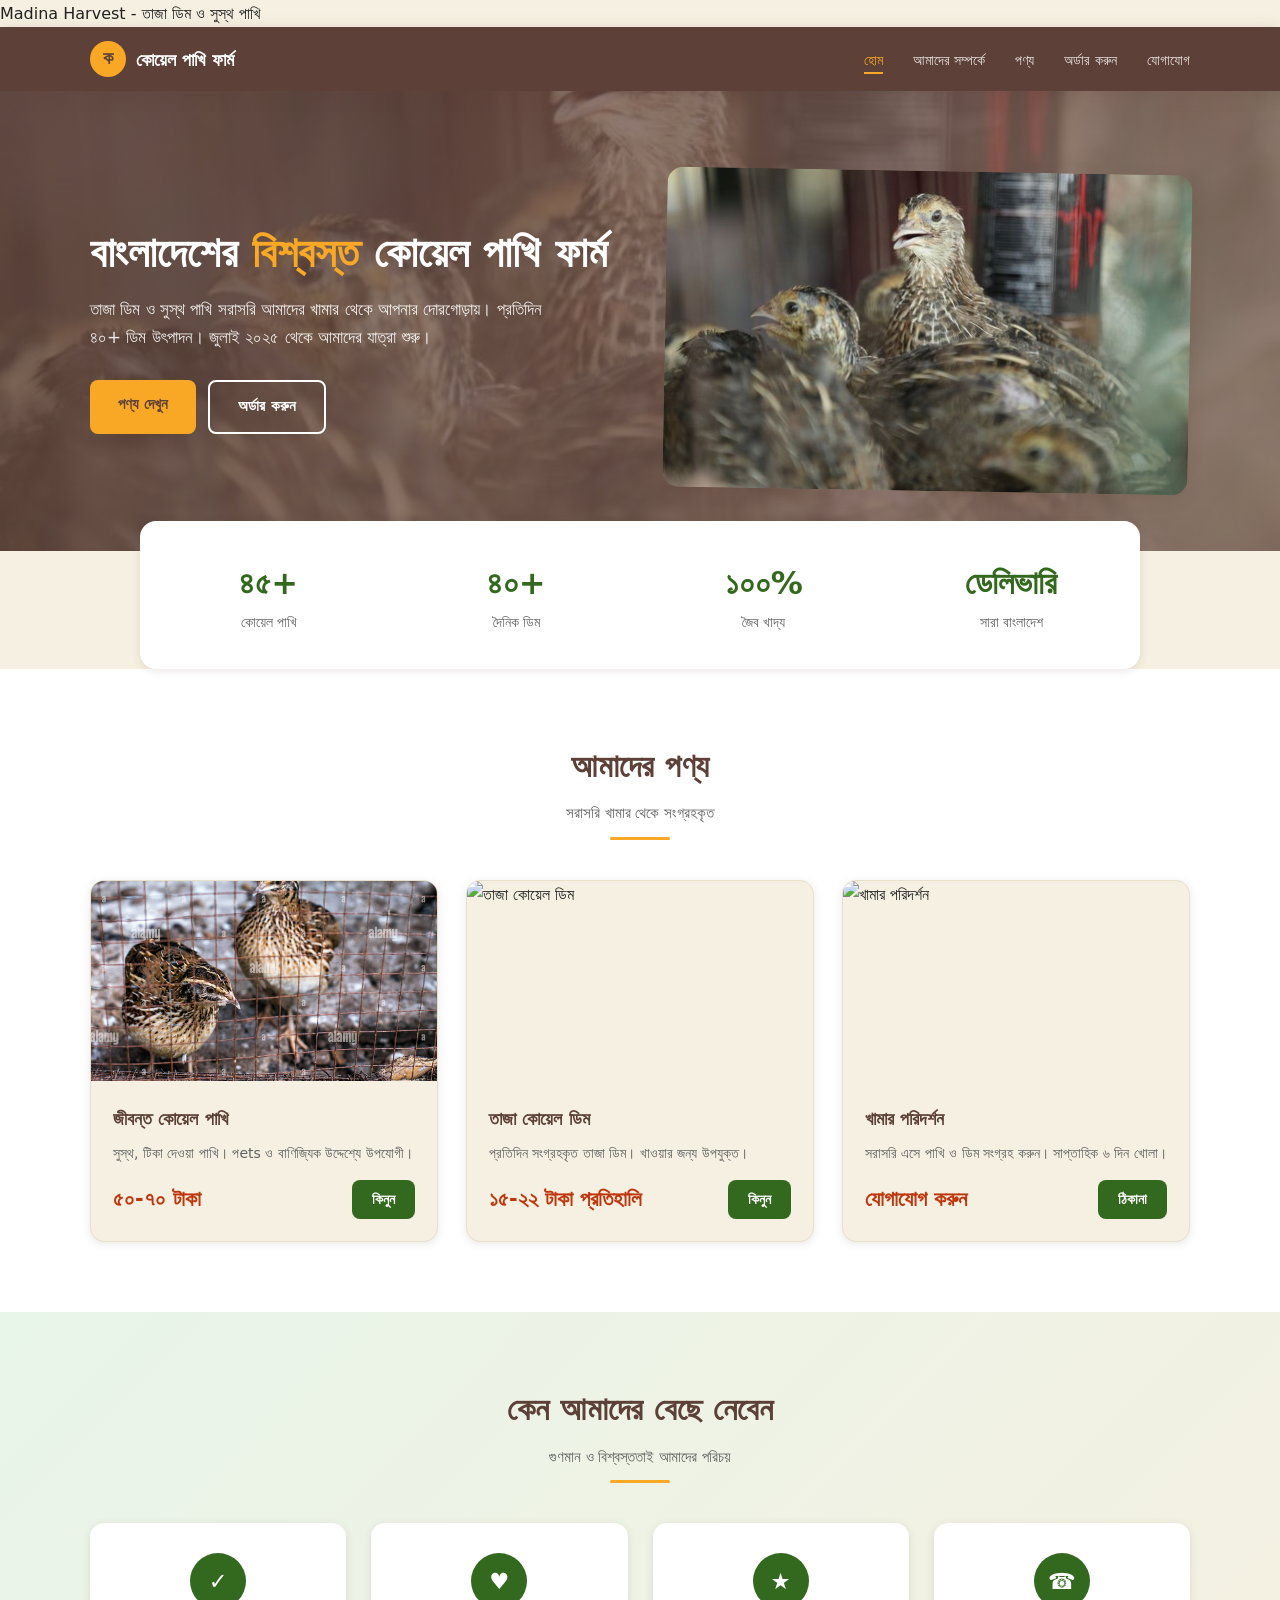
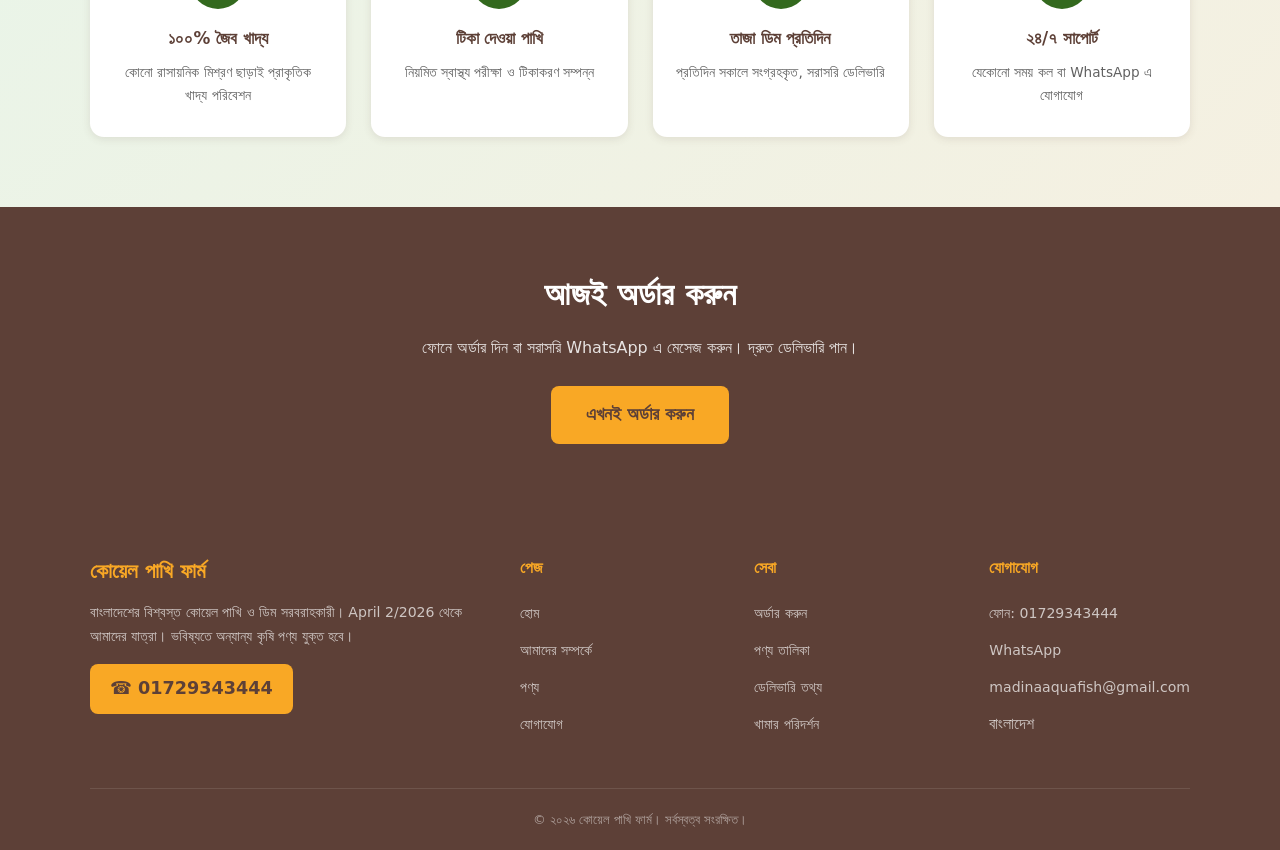
==== commit 0f7a9a9b: "Update index.html" ====
--- a/index.html
+++ b/index.html
@@ -3,7 +3,7 @@
 <head>
     <meta charset="UTF-8">
     <meta name="viewport" content="width=device-width, initial-scale=1.0">
-    <title>Madina Harvest</title> Madina Harvest farm- তাজা ডিম ও সুস্থ পাখি</title>
+    <title>Madina Harvest</title> Madina Harvest - তাজা ডিম ও সুস্থ পাখি</title>
     <meta name="description" content="বাংলাদেশের বিশ্বস্ত কোয়েল পাখি ফার্ম। তাজা ডিম ও সুস্থ পাখি সরবরাহ।">
     <link rel="stylesheet" href="style.css">
     <style>
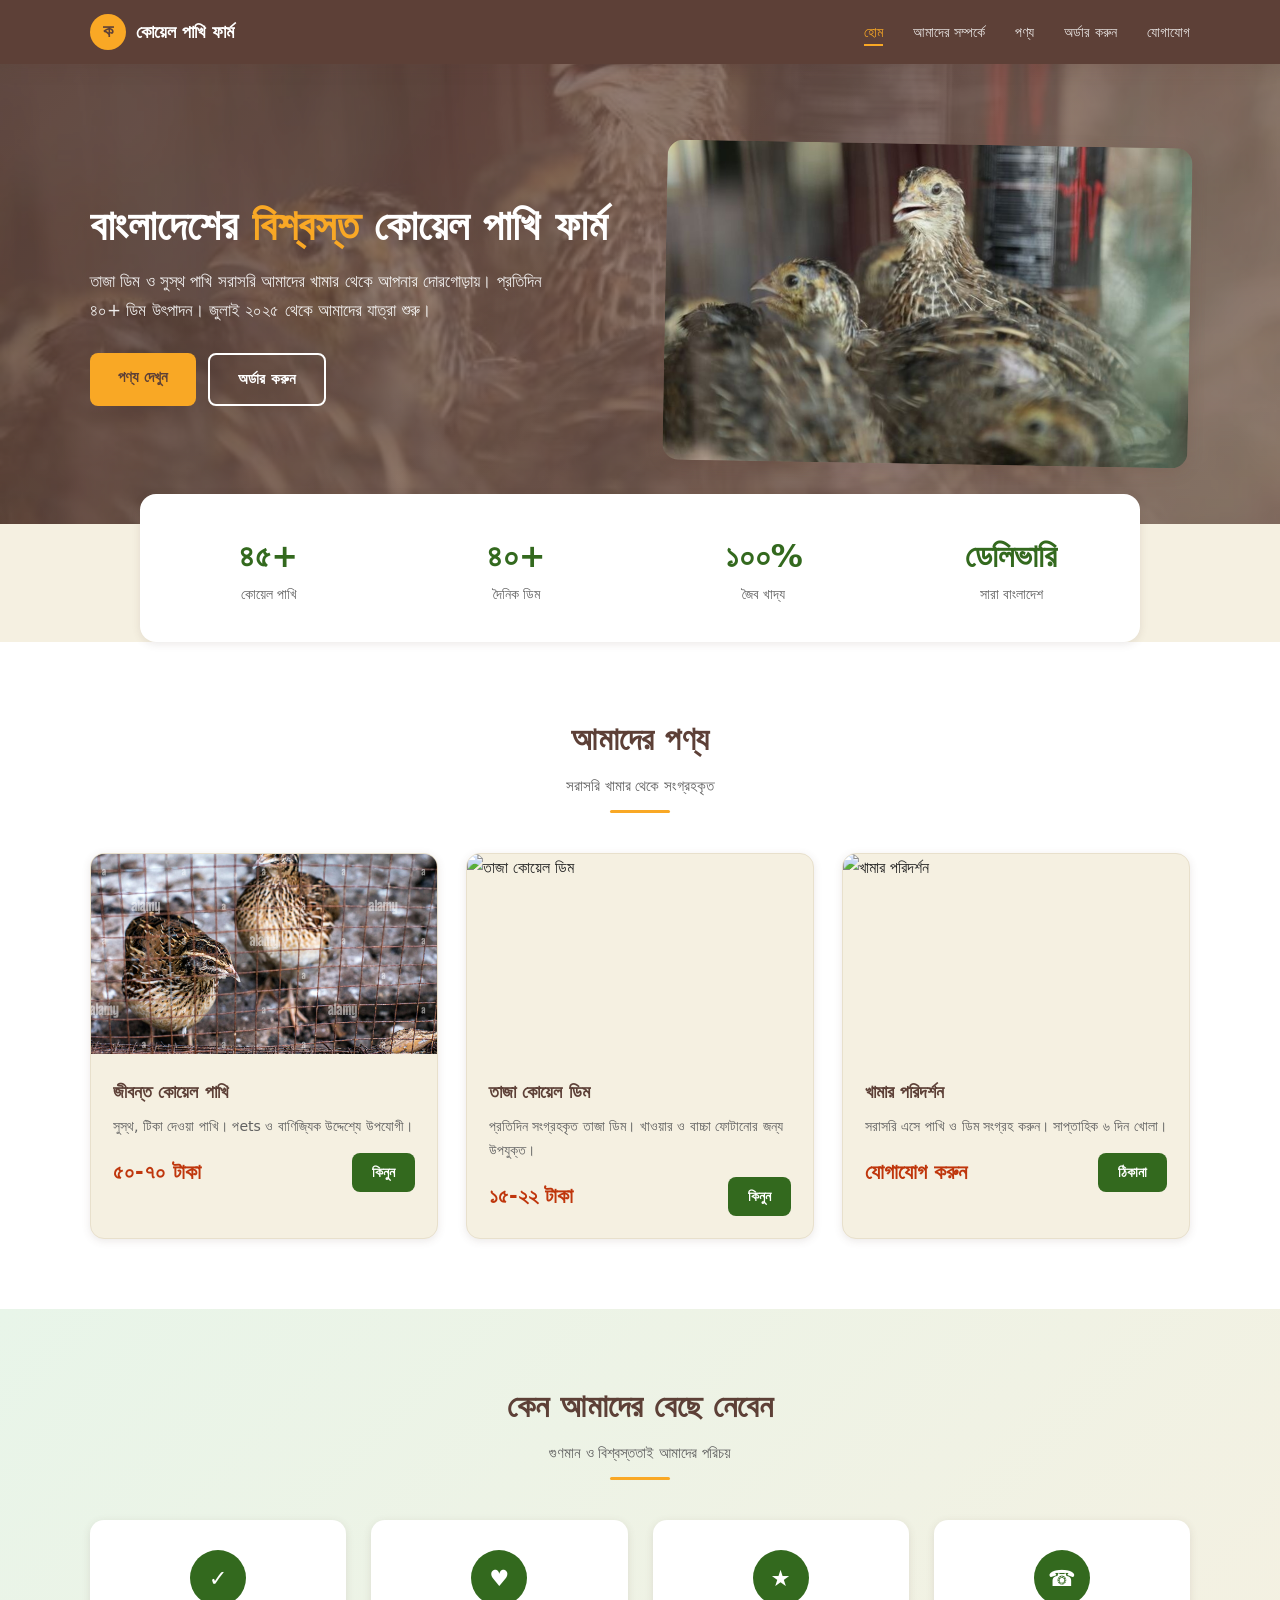
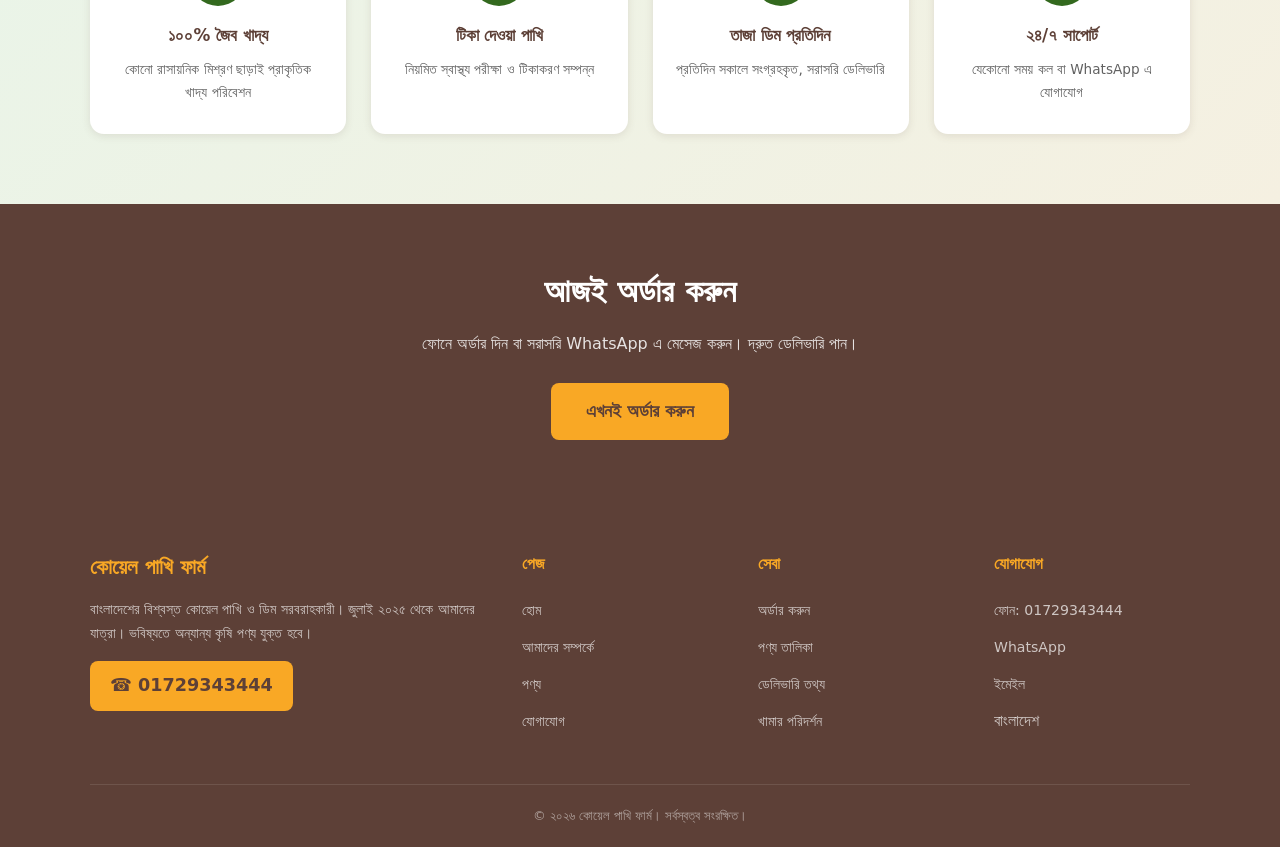
==== commit 2f9eec46: "Add files via upload" ====
--- a/index.html
+++ b/index.html
@@ -3,7 +3,7 @@
 <head>
     <meta charset="UTF-8">
     <meta name="viewport" content="width=device-width, initial-scale=1.0">
-    <title>Madina Harvest</title> Madina Harvest - তাজা ডিম ও সুস্থ পাখি</title>
+    <title>কোয়েল পাখি ফার্ম - তাজা ডিম ও সুস্থ পাখি</title>
     <meta name="description" content="বাংলাদেশের বিশ্বস্ত কোয়েল পাখি ফার্ম। তাজা ডিম ও সুস্থ পাখি সরবরাহ।">
     <link rel="stylesheet" href="style.css">
     <style>
@@ -314,9 +314,9 @@
                     </div>
                     <div class="prod-info">
                         <h3>তাজা কোয়েল ডিম</h3>
-                        <p>প্রতিদিন সংগ্রহকৃত তাজা ডিম। খাওয়ার জন্য উপযুক্ত।</p>
+                        <p>প্রতিদিন সংগ্রহকৃত তাজা ডিম। খাওয়ার ও বাচ্চা ফোটানোর জন্য উপযুক্ত।</p>
                         <div class="prod-price">
-                            <span class="price">১৫-২২ টাকা প্রতিহালি</span>
+                            <span class="price">১৫-২২ টাকা</span>
                             <a href="order.html?product=egg" class="btn btn-primary btn-sm">কিনুন</a>
                         </div>
                     </div>
@@ -384,7 +384,7 @@
             <div class="footer-grid">
                 <div class="footer-brand">
                     <h3>কোয়েল পাখি ফার্ম</h3>
-                    <p>বাংলাদেশের বিশ্বস্ত কোয়েল পাখি ও ডিম সরবরাহকারী। April 2/2026 থেকে আমাদের যাত্রা। ভবিষ্যতে অন্যান্য কৃষি পণ্য যুক্ত হবে।</p>
+                    <p>বাংলাদেশের বিশ্বস্ত কোয়েল পাখি ও ডিম সরবরাহকারী। জুলাই ২০২৫ থেকে আমাদের যাত্রা। ভবিষ্যতে অন্যান্য কৃষি পণ্য যুক্ত হবে।</p>
                     <div class="footer-phone">&#9742; 01729343444</div>
                 </div>
                 <div class="footer-links">
@@ -410,7 +410,7 @@
                     <ul>
                         <li><a href="tel:01729343444">ফোন: 01729343444</a></li>
                         <li><a href="https://wa.me/8801729343444" target="_blank">WhatsApp</a></li>
-                        <li><a href="mailto:koyalbirdfarm@gmail.com">madinaaquafish@gmail.com</a></li>
+                        <li><a href="mailto:koyalbirdfarm@gmail.com">ইমেইল</a></li>
                         <li>বাংলাদেশ</li>
                     </ul>
                 </div>
@@ -438,4 +438,4 @@
         });
     </script>
 </body>
-</html>
+</html>
